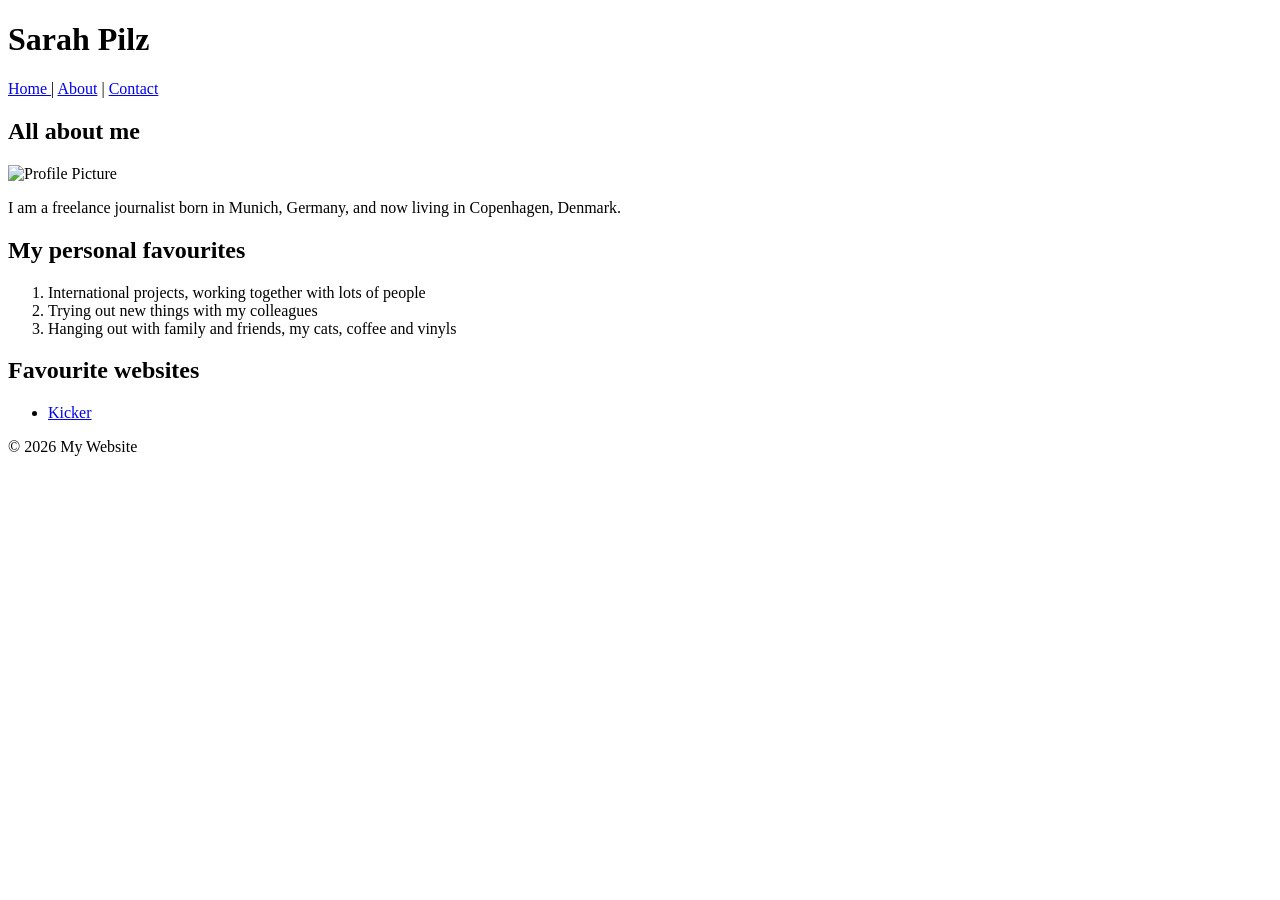
==== about.html @ 35d90cd5 "First files for website creation uploaded." ====
<!DOCTYPE html>
<html>
  <body>
    <header>
      <h1> Sarah Pilz </h1>
      <nav>
        <a href="/"> Home </a> |
        <a href="/about">About</a> |
        <a href="/contact">Contact</a>
      </nav>
    </header>
    
    <main>
    
      <section>
        <h2> All about me </h2>
        <img
          src="/home/sarah/Pictures/profile_pics_2025/Sarah cv -18.jpg"
          alt="Profile Picture"
          width="250"
          height="200"
        />
        <p> I am a freelance journalist born in Munich, Germany, and now living in Copenhagen, Denmark. </p>
      </section>
      
      <section>
      <h2> My personal favourites </h2>
      <ol>
      <li> International projects, working together with lots of people </li>
      <li> Trying out new things with my colleagues </li>
      <li> Hanging out with family and friends, my cats, coffee and vinyls </li>
      </ol>
      </section>
      
      <section>
       <h2> Favourite websites </h2>
       <ul>
       <li> <a href="https://kicker.de">Kicker</a> </li>
       </ul>
      </section>
      
    </main>

    <footer>
      <p>&copy; 2026 My Website</p>
    </footer>
  </body>
</html>
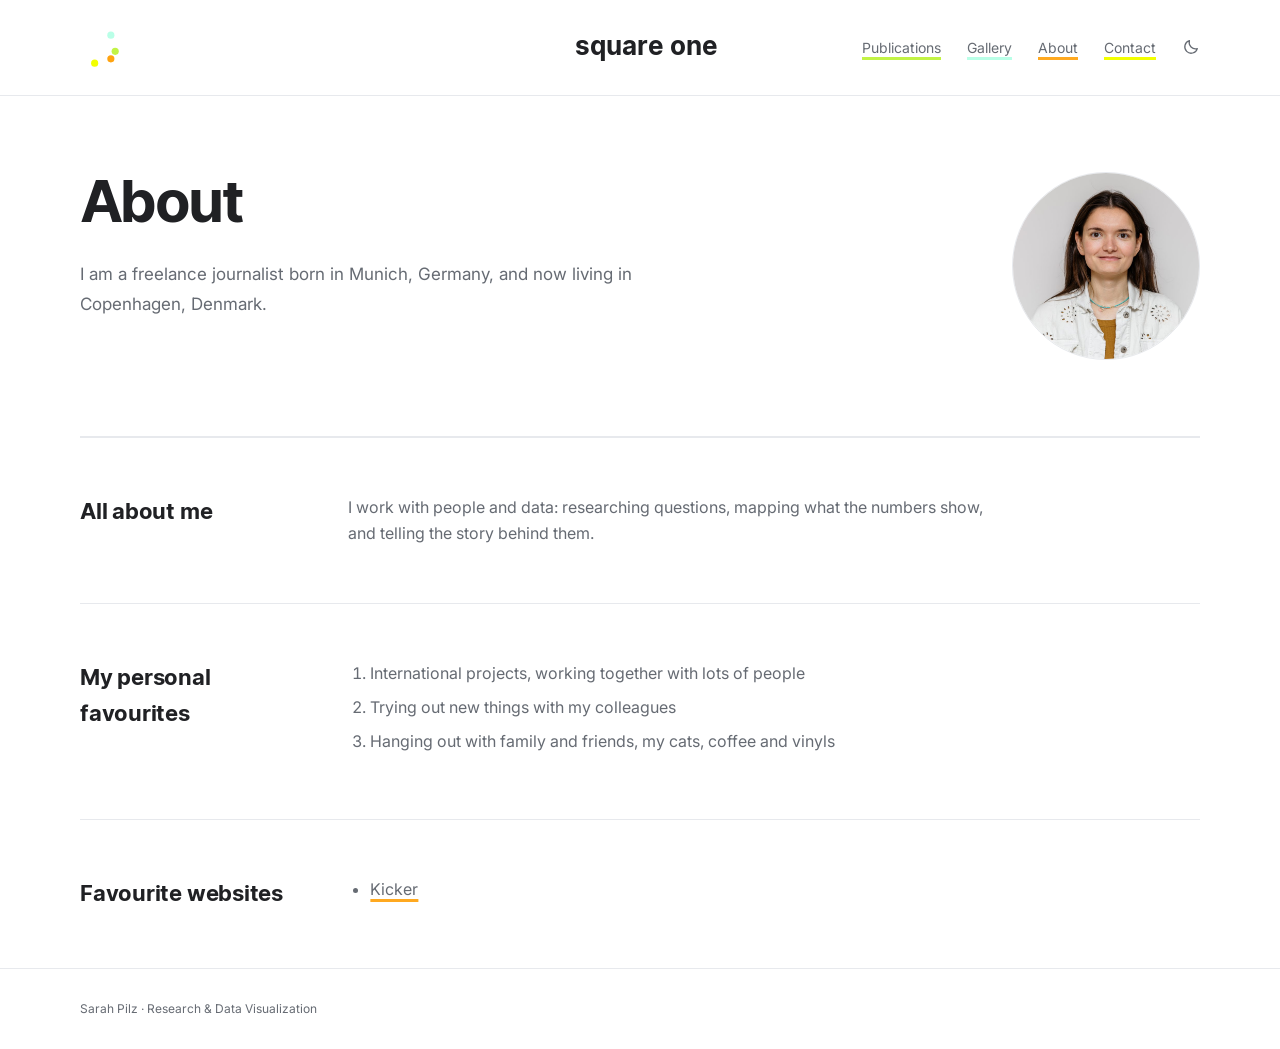
==== commit 7010ff2b: "website updates" ====
--- a/about.html
+++ b/about.html
@@ -1,48 +1,143 @@
 <!DOCTYPE html>
-<html>
-  <body>
-    <header>
-      <h1> Sarah Pilz </h1>
-      <nav>
-        <a href="/"> Home </a> |
-        <a href="/about">About</a> |
-        <a href="/contact">Contact</a>
-      </nav>
-    </header>
-    
-    <main>
-    
-      <section>
-        <h2> All about me </h2>
+<html lang="en">
+<head>
+  <meta charset="UTF-8">
+  <meta name="viewport" content="width=device-width, initial-scale=1.0">
+  <!-- Both palettes live in the stylesheet and theme.js decides which one <html>
+       wears; this tells the browser both are supported. -->
+  <meta name="color-scheme" content="light dark">
+
+  <meta
+    name="description"
+    content="About _square one: environmental research, data analysis, interactive mapping, and visual storytelling."
+  >
+
+  <title>About · _square one</title>
+
+  <link rel="preconnect" href="https://fonts.googleapis.com">
+  <link rel="preconnect" href="https://fonts.gstatic.com" crossorigin>
+  <link
+    href="https://fonts.googleapis.com/css2?family=Konkhmer+Sleokchher&family=Inter:wght@400;500;600&display=swap"
+    rel="stylesheet"
+  >
+
+  <link rel="stylesheet" href="styles.css">
+
+  <!-- Settles the theme before the first paint, so a dark page never flashes
+       white; the header button it drives sits at the end of the nav below. -->
+  <script src="theme.js"></script>
+</head>
+
+<body data-area="about">
+  <a class="skip-link" href="#main-content">
+    Skip to content
+  </a>
+
+  <header class="site-header" id="home">
+    <nav class="navigation container" aria-label="Main navigation">
+      <a class="brand-logo" href="index.html#home" aria-label="_square one — home">
+        <!-- viewBox is cropped around the mark so it fills the header slot. -->
+        <svg id="brand-logo-mark" viewBox="5 5 34 34" aria-hidden="true"></svg>
+      </a>
+
+      <a class="site-title" href="index.html#home">_square one</a>
+
+      <div class="nav-links">
+        <a href="publications.html">Publications</a>
+        <a href="gallery.html">Gallery</a>
+        <a href="about.html">About</a>
+        <a href="contact.html">Contact</a>
+
+        <button
+          class="theme-toggle"
+          type="button"
+          aria-pressed="false"
+          aria-label="Dark theme"
+          hidden
+        >
+          <!-- The sun's ring is a path, so the header mark keeps the page's
+               only circle elements. -->
+          <svg class="theme-toggle-icon theme-toggle-moon" viewBox="0 0 24 24" aria-hidden="true">
+            <path d="M20.4 14.1A8.5 8.5 0 0 1 9.9 3.6 8.5 8.5 0 1 0 20.4 14.1Z" />
+          </svg>
+          <svg class="theme-toggle-icon theme-toggle-sun" viewBox="0 0 24 24" aria-hidden="true">
+            <path d="M12 7.6a4.4 4.4 0 1 0 0 8.8 4.4 4.4 0 0 0 0-8.8Z" />
+            <path d="M12 2.6v2.2M12 19.2v2.2M2.6 12h2.2M19.2 12h2.2M5.4 5.4l1.6 1.6M17 17l1.6 1.6M18.6 5.4 17 7M7 17l-1.6 1.6" />
+          </svg>
+        </button>
+      </div>
+    </nav>
+  </header>
+
+  <main id="main-content" tabindex="-1">
+    <section class="page-intro container page-intro-split">
+      <div>
+        <h1>About</h1>
+        <p>
+          I am a freelance journalist born in Munich, Germany, and now living in
+          Copenhagen, Denmark.
+        </p>
+      </div>
+
+      <!-- The portrait is part of the intro, so its top lines up with the
+           "About" heading instead of starting a block of its own. -->
+      <figure class="portrait">
         <img
-          src="/home/sarah/Pictures/profile_pics_2025/Sarah cv -18.jpg"
-          alt="Profile Picture"
-          width="250"
-          height="200"
-        />
-        <p> I am a freelance journalist born in Munich, Germany, and now living in Copenhagen, Denmark. </p>
-      </section>
-      
-      <section>
-      <h2> My personal favourites </h2>
-      <ol>
-      <li> International projects, working together with lots of people </li>
-      <li> Trying out new things with my colleagues </li>
-      <li> Hanging out with family and friends, my cats, coffee and vinyls </li>
-      </ol>
-      </section>
-      
-      <section>
-       <h2> Favourite websites </h2>
-       <ul>
-       <li> <a href="https://kicker.de">Kicker</a> </li>
-       </ul>
-      </section>
-      
-    </main>
+          src="images/sarah-pilz.jpg"
+          alt="Portrait of Sarah Pilz"
+          width="900"
+          height="720"
+        >
+      </figure>
+    </section>
 
-    <footer>
-      <p>&copy; 2026 My Website</p>
-    </footer>
-  </body>
+    <section class="section container" id="all-about-me">
+      <div class="section-layout">
+        <h2>All about me</h2>
+
+        <div>
+          <p>
+            I work with people and data: researching questions, mapping what
+            the numbers show, and telling the story behind them.
+          </p>
+        </div>
+      </div>
+    </section>
+
+    <section class="section container" id="favourites">
+      <div class="section-layout">
+        <h2>My personal favourites</h2>
+
+        <ol class="favourites">
+          <li>International projects, working together with lots of people</li>
+          <li>Trying out new things with my colleagues</li>
+          <li>Hanging out with family and friends, my cats, coffee and vinyls</li>
+        </ol>
+      </div>
+    </section>
+
+    <section class="section container" id="websites">
+      <div class="section-layout">
+        <h2>Favourite websites</h2>
+
+        <ul class="favourites">
+          <li><a href="https://kicker.de">Kicker</a></li>
+        </ul>
+      </div>
+    </section>
+  </main>
+
+  <footer class="site-footer">
+    <div class="container">
+      <p>Sarah Pilz · Research &amp; Data Visualization</p>
+    </div>
+  </footer>
+
+  <!-- Shared animated header mark: loaded by every page so it cannot drift. -->
+  <script src="logo.js"></script>
+
+  <!-- Shared wordmark intro: the underscore blinks, "square one" is deleted
+       from the left, then the whole title returns. -->
+  <script src="title.js"></script>
+</body>
 </html>
--- a/styles.css
+++ b/styles.css
@@ -0,0 +1,1190 @@
+/* ==========================================================================
+   _square one -- single stylesheet shared by every page
+   --------------------------------------------------------------------------
+   Link it with <link rel="stylesheet" href="styles.css"> in each page's <head>.
+   Everything the pages have in common lives here so the design can only be
+   changed in one place.
+
+   Contents
+     1.  Design tokens (:root, light and dark)
+     2.  Reset and base
+     3.  Area colours and links (every page)
+     4.  Layout primitives
+     5.  Header and navigation
+     6.  Hero (index.html)
+     7.  Hero chart slot (index.html)
+     8.  Page intro (every page except the home page)
+     9.  Content sections (all pages)
+     10. Brush highlights (index.html section headings)
+     11. Portrait and lists (about.html)
+     12. Contact links (contact.html)
+     13. Gallery grid (gallery.html)
+     14. Publications feed (publications.html)
+     15. Piece page (viz-*.html)
+     16. Footer
+     17. Focus styles
+     18. Responsive breakpoints
+     19. Reference: marker highlight (kept, not applied)
+   ========================================================================== */
+
+/* 1. Design tokens --------------------------------------------------------- */
+
+/* Neutral foundation and sparingly used accent colours.
+   IMPORTANT: the four accents are duplicated in two JavaScript files so the
+   D3 beams and the animated mark match the CSS. Keep all three in sync --
+   tools/check_colors.py fails if they drift.
+
+     --yellow  -> hero.js BEAMS[0].color, logo.js COLORS[0]
+     --lime    -> hero.js BEAMS[1].color, logo.js COLORS[1]
+     --orange  -> hero.js BEAMS[2].color, logo.js COLORS[2]
+     --blue    -> hero.js BEAMS[3].color, logo.js COLORS[3]              */
+:root {
+  --background: #ffffff;
+  --text: #202124;
+  --muted: #666b73;
+  --line: #e7e9ed;
+  --yellow: #f2ff00;
+  --lime: #c2f345;
+  --orange: #ffa310ed;
+  --blue: #b9ffe7;
+  --content-width: 1120px;
+
+  /* The pages advertise both schemes (the color-scheme meta in every <head>),
+     and this is where the light one starts. The dark theme below sets the
+     default instead when the visitor has asked for dark. */
+  color-scheme: light;
+
+  /* Theme mechanics: the few values that are not simply a colour, because they
+     have to behave differently on a dark page. The dark theme below swaps them
+     with the four neutrals and never touches the four accents -- a link's
+     colour has to mean the same area in either theme. */
+  --paint-blend: multiply;   /* how the brush highlight meets the page */
+  --paint-strength: 1;       /* how solid the paint is (a wash in the dark) */
+  --sheet-shadow: 0 26px 60px rgba(32, 33, 36, 0.12);
+  --dot-ring: inset 0 0 0 1px rgba(32, 33, 36, 0.18);
+  --hover-fill: #f6f7f8;
+  --chip-ink: var(--text);   /* ink on a contact chip filled with an accent */
+
+  /* Konkhmer Sleokchher for titles and headings, Inter for paragraphs.
+     Both families are loaded from Google Fonts in each page's <head>. */
+  --font-display: "Konkhmer Sleokchher", "Trebuchet MS", "Segoe UI", sans-serif;
+  --font-body: "Inter", "Helvetica Neue", Arial, sans-serif;
+
+  /* One hand-drawn paint-brush stroke, reused by every section heading on
+     index.html. It is applied with mask-image, so only its alpha matters --
+     the colour comes from the heading's own --area-accent. The paint is a
+     solid sweep with bristle streaks knocked out of it (even-odd), so it
+     reads as dragged paint rather than a printed band; a faint second pass
+     under the tail is the brush lifting off. Regenerate it with
+     tools/make_brush.py rather than editing this long value by hand. */
+  --brush-stroke: url("data:image/svg+xml,%3Csvg xmlns='http://www.w3.org/2000/svg' viewBox='0 0 300 72' preserveAspectRatio='none'%3E%3Cg fill='white'%3E%3Cpath fill-opacity='0.34' d='M 150.0 43.0 C 155.9 42.5 173.7 41.2 185.5 40.1 C 197.3 38.9 209.2 37.4 221.0 36.1 C 232.8 34.8 244.7 33.3 256.5 32.2 C 268.3 31.1 286.1 29.9 292.0 29.4 L 292.0 34.9 C 286.1 35.3 268.3 36.4 256.5 37.5 C 244.7 38.6 232.8 40.1 221.0 41.5 C 209.2 42.8 197.3 44.4 185.5 45.5 C 173.7 46.7 155.9 48.1 150.0 48.6 Z'/%3E%3Cpath fill-rule='evenodd' d='M 7.0 31.8 C 14.6 30.7 36.7 26.6 52.3 24.9 C 67.9 23.2 84.6 22.4 100.7 21.6 C 116.8 20.8 132.9 20.0 149.0 19.9 C 165.1 19.9 181.2 20.3 197.3 21.1 C 213.4 22.0 229.1 23.9 245.7 25.0 C 262.3 26.2 288.4 27.6 297.0 28.1 L 286.0 36.4 C 279.3 37.1 260.4 38.6 245.7 40.4 C 230.9 42.3 213.4 45.5 197.3 47.5 C 181.2 49.6 165.1 51.3 149.0 52.6 C 132.9 53.8 116.8 54.6 100.7 54.8 C 84.6 55.0 68.9 54.9 52.3 53.7 C 35.8 52.5 10.0 48.8 1.5 47.8 Z M 46.0 31.4 C 54.6 31.1 80.3 30.2 97.5 29.9 C 114.7 29.6 131.8 29.4 149.0 29.4 C 166.2 29.3 183.3 29.3 200.5 29.3 C 217.7 29.4 243.4 29.4 252.0 29.4 L 252.0 31.5 C 243.4 31.4 217.7 30.8 200.5 30.7 C 183.3 30.5 166.2 30.4 149.0 30.7 C 131.8 30.9 114.7 31.5 97.5 32.1 C 80.3 32.6 54.6 33.7 46.0 34.0 Z M 58.0 40.3 C 65.5 40.3 88.0 40.3 103.0 40.0 C 118.0 39.6 133.0 39.0 148.0 38.3 C 163.0 37.6 178.0 36.7 193.0 35.9 C 208.0 35.1 230.5 33.9 238.0 33.4 L 238.0 35.4 C 230.5 35.8 208.0 37.4 193.0 38.2 C 178.0 39.0 163.0 39.8 148.0 40.3 C 133.0 40.8 118.0 41.2 103.0 41.4 C 88.0 41.6 65.5 41.6 58.0 41.6 Z M 126.0 46.1 C 129.8 45.9 141.0 45.5 148.5 45.1 C 156.0 44.6 163.5 44.0 171.0 43.4 C 178.5 42.7 186.0 42.0 193.5 41.2 C 201.0 40.4 212.2 39.1 216.0 38.7 L 216.0 40.1 C 212.2 40.6 201.0 41.9 193.5 42.7 C 186.0 43.5 178.5 44.3 171.0 45.0 C 163.5 45.7 156.0 46.3 148.5 46.7 C 141.0 47.2 129.8 47.6 126.0 47.7 Z'/%3E%3C/g%3E%3C/svg%3E");
+}
+
+/* The dark theme. Two routes reach the same palette, so both carry the same
+   values -- tools/check_css.py compares them and fails if they drift:
+
+     * [data-theme="dark"] on <html>, written by theme.js from the visitor's
+       stored choice, which is the only route allowed to override the system;
+     * the media query below, for a visitor who has never chosen. It steps
+       aside as soon as a choice is stored: :not([data-theme="light"]) is the
+       part that keeps a dark system and a chosen light theme light.
+
+   Only the neutral core and the theme mechanics change. The four accents do
+   not, because they are the site's map of itself and they all read on the dark
+   page as they are. The paint behind the section headings is the one thing a
+   swap cannot carry: on white it counts by multiply, but a full-strength
+   accent band on the dark page would swallow the heading on top of it, so the
+   paint is screened in as a wash (--paint-strength), in the area's colour. */
+[data-theme="dark"] {
+  --background: #0f1113;
+  --text: #f2f3f5;
+  --muted: #9ba1a9;
+  --line: #2b2f35;
+  --paint-blend: screen;
+  --paint-strength: 0.34;
+  --sheet-shadow: 0 26px 60px rgba(0, 0, 0, 0.55);
+  --dot-ring: inset 0 0 0 1px rgba(255, 255, 255, 0.3);
+  --hover-fill: rgba(255, 255, 255, 0.07);
+  --chip-ink: #101214;
+  color-scheme: dark;
+}
+
+@media (prefers-color-scheme: dark) {
+  :root:not([data-theme="light"]) {
+    --background: #0f1113;
+    --text: #f2f3f5;
+    --muted: #9ba1a9;
+    --line: #2b2f35;
+    --paint-blend: screen;
+    --paint-strength: 0.34;
+    --sheet-shadow: 0 26px 60px rgba(0, 0, 0, 0.55);
+    --dot-ring: inset 0 0 0 1px rgba(255, 255, 255, 0.3);
+    --hover-fill: rgba(255, 255, 255, 0.07);
+    --chip-ink: #101214;
+    color-scheme: dark;
+  }
+}
+
+/* 2. Reset and base ------------------------------------------------------- */
+
+/* Include padding and borders in element dimensions. */
+* {
+  box-sizing: border-box;
+}
+
+body {
+  margin: 0;
+  background: var(--background);
+  color: var(--text);
+  font-family: var(--font-body);
+  line-height: 1.65;
+  -webkit-font-smoothing: antialiased;
+}
+
+/* Colour is inherited from the element the link sits in, and the underline
+   style for every link lives in section 3. */
+a {
+  color: inherit;
+}
+
+button {
+  font: inherit;
+}
+
+/* 3. Area colours and links ----------------------------------------------- */
+
+/* Every area of the site owns one of the four logo accents, so the colour of a
+   link tells you which part of the site you are in:
+
+     research / publications  -> green  (--lime)
+     data / gallery           -> blue   (--blue)
+     coordination / about     -> orange (--orange)
+     visualization / contact  -> yellow (--yellow)
+
+   The mapping lives here and nowhere else: pages and sections carry
+   data-area="...", and everything inside them -- link lines, the brush
+   highlights on the home page, the gallery's own label -- reads
+   --area-accent from that. */
+[data-area="research"],
+[data-area="publications"] {
+  --area-accent: var(--lime);
+}
+
+[data-area="data"],
+[data-area="gallery"] {
+  --area-accent: var(--blue);
+}
+
+[data-area="coordination"],
+[data-area="about"] {
+  --area-accent: var(--orange);
+}
+
+[data-area="visualization"],
+[data-area="contact"] {
+  --area-accent: var(--yellow);
+}
+
+/* Every clickable link is drawn with a thick solid line in the colour of its
+   area -- the treatment the Kicker link has always had on about.html, now the
+   rule for the whole site. The line is visible at rest, so the four colours
+   read as a map of the site; hovering or focusing only darkens it. */
+a {
+  text-decoration: underline;
+  text-decoration-color: var(--area-accent, var(--muted));
+  text-decoration-thickness: 3px;
+  text-underline-offset: 4px;
+  text-decoration-skip-ink: none; /* a drawn line, not one broken at descenders */
+}
+
+a:hover,
+a:focus-visible {
+  text-decoration-color: var(--text);
+}
+
+/* Things that already carry their own shape opt out of the line: the skip
+   link, the header mark and wordmark, the round contact chips and the
+   bordered hero button. Gallery tiles need no opt-out: only their title is a
+   link, so only the title draws a line. */
+.skip-link,
+.brand-logo,
+.site-title,
+.contact-link,
+.primary-link,
+.secondary-link {
+  text-decoration: none;
+}
+
+/* 4. Layout primitives ---------------------------------------------------- */
+
+.container {
+  width: min(var(--content-width), calc(100% - 48px));
+  margin-inline: auto;
+}
+
+/* Hidden until focused: lets keyboard users skip navigation. */
+.skip-link {
+  position: absolute;
+  top: 12px;
+  left: 12px;
+  z-index: 10;
+  padding: 10px 16px;
+  background: var(--text);
+  color: var(--background);
+  transform: translateY(-200%);
+}
+
+.skip-link:focus {
+  transform: translateY(0);
+}
+
+/* Screen-reader-only text, used for the full hero line while it types. */
+.visually-hidden {
+  position: absolute;
+  width: 1px;
+  height: 1px;
+  padding: 0;
+  margin: -1px;
+  overflow: hidden;
+  clip: rect(0 0 0 0);
+  clip-path: inset(50%);
+  white-space: nowrap;
+  border: 0;
+}
+
+/* 5. Header and navigation ----------------------------------------------- */
+
+/* Header: animated mark left, centred site title, menu right. */
+.site-header {
+  padding-block: 26px;
+  border-bottom: 1px solid var(--line);
+  background: var(--background);
+}
+
+.navigation {
+  display: grid;
+  grid-template-columns: 1fr auto 1fr;
+  align-items: center;
+  gap: 24px;
+}
+
+.brand-logo {
+  grid-column: 1;
+  justify-self: start;
+  display: inline-flex;
+  align-items: center;
+}
+
+/* The mark is an inline <svg> that logo.js fills with lines and circles. */
+.brand-logo svg {
+  display: block;
+  width: 38px;
+  height: 38px;
+  overflow: visible;
+}
+
+.site-title {
+  grid-column: 2;
+  justify-self: center;
+  position: relative; /* containing block for .site-title-live */
+  font-family: var(--font-display);
+  font-size: clamp(20px, 2.4vw, 26px);
+  color: var(--text);
+  white-space: nowrap;
+}
+
+/* The site title is played once per page load by title.js: the underscore
+   blinks, "square one" is deleted from the left, then everything returns and
+   the header stays static. An invisible copy of the finished title holds the
+   wordmark's width, so the live copy laid over it can shorten without the
+   centred title -- or the caret -- moving. */
+.site-title-fitter {
+  visibility: hidden;
+  user-select: none; /* never copied: it only mirrors the width below */
+}
+
+.site-title-live {
+  position: absolute;
+  top: 0;
+  left: 0;
+  white-space: pre; /* keep the space that Delete has not eaten yet */
+}
+
+/* A hidden caret still holds its width, so the wordmark cannot jitter. */
+.site-title-caret.is-off {
+  visibility: hidden;
+}
+
+.nav-links {
+  grid-column: 3;
+  justify-self: end;
+  display: flex;
+  flex-wrap: wrap;
+  justify-content: flex-end;
+  gap: 26px;
+}
+
+.nav-links a {
+  color: var(--muted);
+  font-size: 14px;
+}
+
+/* The menu is colour-coded like the areas it leads to: green for publications,
+   blue for the gallery, orange for about, yellow for contact. Keyed on the
+   href, so a link cannot drift away from its colour. */
+.nav-links a[href="publications.html"] {
+  --area-accent: var(--lime);
+}
+
+.nav-links a[href="gallery.html"] {
+  --area-accent: var(--blue);
+}
+
+.nav-links a[href="about.html"] {
+  --area-accent: var(--orange);
+}
+
+.nav-links a[href="contact.html"] {
+  --area-accent: var(--yellow);
+}
+
+.nav-links a:hover {
+  color: var(--text);
+}
+
+/* The light/dark toggle, the last item in the menu. It reads as one more nav
+   link -- the same grey, the same --text on hover or keyboard focus -- and
+   carries both icons at all times so its width never changes; theme.js decides
+   which one is shown through <html data-theme> and keeps aria-pressed in step
+   with it. Without JavaScript there would be nothing to toggle, so the markup
+   ships the button hidden and the script reveals it. */
+.theme-toggle {
+  display: inline-flex;
+  align-items: center;
+  justify-content: center;
+  padding: 0;
+  margin: 0;
+  border: 0;
+  background: none;
+  color: var(--muted);
+  cursor: pointer;
+}
+
+.theme-toggle:hover,
+.theme-toggle:focus-visible {
+  color: var(--text);
+}
+
+.theme-toggle[hidden] {
+  display: none;
+}
+
+.theme-toggle-icon {
+  display: block;
+  width: 18px;
+  height: 18px;
+  fill: none;
+  stroke: currentColor;
+  stroke-width: 1.7;
+  stroke-linecap: round;
+  stroke-linejoin: round;
+}
+
+/* One icon at a time: the moon offers the dark theme, the sun takes it away. */
+[data-theme="dark"] .theme-toggle-moon {
+  display: none;
+}
+
+.theme-toggle-sun {
+  display: none;
+}
+
+[data-theme="dark"] .theme-toggle-sun {
+  display: block;
+}
+
+/* 6. Hero (index.html) --------------------------------------------------- */
+
+/* Slow colour beams behind a sheet-like page that types a line. */
+.hero {
+  position: relative;
+  overflow: hidden;
+  padding-block: 0;
+  border-bottom: 1px solid var(--line);
+}
+
+/* Filled by hero.js: an <svg> carrying the blurred D3 beams. */
+.hero-beams {
+  position: absolute;
+  inset: 0;
+  width: 100%;
+  height: 100%;
+  z-index: 0;
+  pointer-events: none;
+}
+
+.hero-content {
+  position: relative;
+  z-index: 1;
+  padding-block: clamp(64px, 10vw, 128px);
+}
+
+/* A plain white sheet, like an empty document in an editor. */
+.hero-doc {
+  width: min(820px, 100%);
+  min-height: clamp(240px, 34vw, 340px);
+  margin-inline: auto;
+  display: flex;
+  align-items: center;
+  padding: clamp(32px, 6vw, 72px) clamp(24px, 6vw, 84px);
+  background: var(--background);
+  border: 1px solid var(--line);
+  border-radius: 6px;
+  box-shadow: var(--sheet-shadow);
+}
+
+.hero-title {
+  max-width: none;
+  margin: 0;
+  font-size: clamp(26px, 4.2vw, 46px);
+  line-height: 1.3;
+  letter-spacing: 0;
+}
+
+/* Blinking stripe cursor for the typing line. */
+.hero-caret {
+  display: inline-block;
+  width: 3px;
+  height: 1em;
+  margin-left: 0.08em;
+  background: var(--text);
+  vertical-align: -0.12em;
+  animation: caret-blink 1.05s steps(1, end) infinite;
+}
+
+@keyframes caret-blink {
+  0%,
+  50% {
+    opacity: 1;
+  }
+
+  50.01%,
+  100% {
+    opacity: 0;
+  }
+}
+
+.eyebrow {
+  margin: 0 0 22px;
+  color: var(--muted);
+  font-size: 12px;
+  letter-spacing: 0.12em;
+  text-transform: uppercase;
+}
+
+h1 {
+  max-width: 12ch;
+  margin: 0;
+  font-family: var(--font-display);
+  font-size: clamp(42px, 5.2vw, 66px);
+  font-weight: 400;
+  line-height: 1.12;
+  letter-spacing: -0.045em;
+}
+
+/* Yellow appears only as a short underline. */
+.headline-accent {
+  position: relative;
+  display: inline-block;
+}
+
+.headline-accent::after {
+  content: "";
+  position: absolute;
+  left: 0;
+  bottom: -0.09em;
+  width: 100%;
+  height: 4px;
+  background: var(--yellow);
+}
+
+.hero-description {
+  max-width: 46ch;
+  margin: 28px 0 0;
+  color: var(--muted);
+  font-size: 17px;
+  line-height: 1.8;
+}
+
+.hero-description span {
+  color: var(--text);
+}
+
+.hero-actions {
+  display: flex;
+  flex-wrap: wrap;
+  align-items: center;
+  gap: 26px;
+  margin-top: 34px;
+}
+
+/* Neutral button with a small orange arrow. */
+.primary-link {
+  display: inline-flex;
+  align-items: center;
+  justify-content: center;
+  gap: 12px;
+  min-height: 44px;
+  padding: 11px 18px;
+  border: 1px solid var(--line);
+  background: transparent;
+  color: var(--text);
+  font-size: 14px;
+  font-weight: 600;
+}
+
+.action-arrow {
+  color: var(--orange);
+}
+
+.primary-link:hover {
+  background: var(--hover-fill);
+  border-color: var(--text);
+}
+
+.secondary-link {
+  display: inline-flex;
+  align-items: center;
+  min-height: 44px;
+  color: var(--muted);
+  font-size: 14px;
+}
+
+.secondary-link:hover {
+  color: var(--text);
+  text-decoration: underline;
+  text-underline-offset: 5px;
+}
+
+/* 7. Hero chart slot (index.html) ---------------------------------------- */
+
+/* No card background, shadow, or coloured border around the chart. */
+.hero-visual {
+  min-width: 0;
+  margin: 0;
+}
+
+.chart-header {
+  display: flex;
+  align-items: baseline;
+  justify-content: space-between;
+  flex-wrap: wrap;
+  gap: 12px;
+  margin-bottom: 16px;
+}
+
+.chart-header h2 {
+  margin: 0;
+  font-size: 14px;
+  font-weight: 500;
+}
+
+.sort-button {
+  min-height: 44px;
+  padding: 6px 0;
+  border: 0;
+  border-bottom: 1px solid var(--line);
+  background: transparent;
+  color: var(--muted);
+  font-size: 12px;
+  cursor: pointer;
+}
+
+.sort-button:hover {
+  color: var(--text);
+  border-bottom-color: var(--text);
+}
+
+.sort-button:disabled {
+  opacity: 0.6;
+  cursor: not-allowed;
+}
+
+#chart svg {
+  display: block;
+  width: 100%;
+  height: auto;
+  font-family: inherit;
+}
+
+.chart-caption {
+  margin-top: 12px;
+  color: var(--muted);
+  font-size: 12px;
+  line-height: 1.7;
+}
+
+.chart-fallback {
+  padding-block: 30px;
+  color: var(--muted);
+  font-size: 14px;
+}
+
+/* 8. Page intro (every page except the home page) ------------------------- */
+
+/* Page heading: mirrors the hero type scale on index.html. */
+.page-intro {
+  padding-block: clamp(44px, 7vw, 76px);
+  border-bottom: 1px solid var(--line);
+}
+
+.page-intro h1 {
+  margin: 0;
+  font-family: var(--font-display);
+  font-size: clamp(36px, 4.6vw, 58px);
+  font-weight: 400;
+  line-height: 1.12;
+  letter-spacing: -0.045em;
+}
+
+.page-intro p {
+  max-width: 60ch;
+  margin: 22px 0 0;
+  color: var(--muted);
+  font-size: 17px;
+  line-height: 1.8;
+}
+
+/* An intro with a picture beside the heading (about.html): the text column
+   keeps its own width and the round portrait sits at the top right, on the
+   heading's line rather than floated somewhere below it. */
+.page-intro-split {
+  display: grid;
+  grid-template-columns: minmax(0, 1fr) auto;
+  gap: 40px;
+  align-items: start;
+}
+
+/* 9. Content sections (all pages) ---------------------------------------- */
+
+/* Quiet dividers and consistent alignment below the hero. */
+.section {
+  padding-block: 56px;
+  border-top: 1px solid var(--line);
+}
+
+/* Label column plus content column; stacks below 850px (see section 17). */
+.section-layout {
+  display: grid;
+  grid-template-columns: 220px 1fr;
+  gap: 48px;
+}
+
+.section h2 {
+  margin: 0;
+  font-family: var(--font-display);
+  font-size: 22px;
+  font-weight: 400;
+  letter-spacing: -0.01em;
+}
+
+.section p {
+  max-width: 65ch;
+  margin: 0;
+  color: var(--muted);
+}
+
+.topics {
+  display: flex;
+  flex-wrap: wrap;
+  gap: 12px 28px;
+  padding: 0;
+  margin: 22px 0 0;
+  list-style: none;
+  font-size: 14px;
+}
+
+/* Every option that leads somewhere wears one of the logo's dots in front of
+   it, in the colour of the section it sits in -- research green, data blue,
+   coordination orange, visualization yellow. The dot lives inside the link, so
+   it is part of the click target and part of the focus ring, and hovering it
+   pushes the dot out a little. An option that is not clickable simply has no
+   dot, which is what tells the two apart at a glance. The inner ring is there
+   because the pale --yellow and --blue would otherwise fade into the page. */
+.topics a::before {
+  content: "";
+  display: inline-block;
+  width: 9px;
+  height: 9px;
+  margin-right: 9px;
+  border-radius: 50%;
+  background: var(--area-accent, var(--muted));
+  box-shadow: var(--dot-ring);
+  vertical-align: middle;
+  transition: transform 140ms ease;
+}
+
+.topics a:hover::before,
+.topics a:focus-visible::before {
+  transform: scale(1.3);
+}
+
+/* 10. Brush highlights (index.html section headings) --------------------- */
+
+/* The four section headings on the home page wear the logo accent of their own
+   section, laid on like paint from a brush: a tapered sweep with bristle
+   streaks and a ragged lift-off, never a filled rectangle. The colour arrives
+   through --area-accent from the section's data-area, and the shape is the
+   shared --brush-stroke token.
+
+   .brush is only as wide as its heading, so the stroke sits on the word and not
+   on the empty column beside it. The stroke is painted behind the text by
+   z-index: -1 (the heading has no background of its own, so nothing hides it)
+   and multiplied into the page like wet paint. The box is offset up and out so
+   the paint covers the word and overruns it a little on both sides. */
+.brush {
+  position: relative;
+  width: fit-content;
+  max-width: 100%;
+}
+
+.brush::before {
+  content: "";
+  position: absolute;
+  z-index: -1;
+  inset: -0.18em -0.5em 0.09em -0.34em;
+  background: var(--area-accent, var(--yellow));
+  -webkit-mask-image: var(--brush-stroke);
+  mask-image: var(--brush-stroke);
+  -webkit-mask-size: 100% 100%;
+  mask-size: 100% 100%;
+  -webkit-mask-repeat: no-repeat;
+  mask-repeat: no-repeat;
+  transform: rotate(-0.9deg);
+  opacity: var(--paint-strength);
+  mix-blend-mode: var(--paint-blend);
+}
+
+/* 11. Portrait and lists (about.html) ------------------------------------ */
+
+/* The portrait sits beside the "About" heading, top-aligned with it (see
+   .page-intro-split in section 8), and is cut to a circle: a square crop of
+   the photo, so the framing can never letterbox the face, with the page's
+   hairline following the circle. */
+.portrait {
+  margin: 0;
+}
+
+.portrait img {
+  display: block;
+  width: clamp(132px, 15vw, 188px);
+  height: auto;
+  aspect-ratio: 1 / 1;
+  object-fit: cover;
+  border: 1px solid var(--line);
+  border-radius: 50%;
+}
+
+.favourites {
+  max-width: 65ch;
+  margin: 0;
+  padding-left: 1.4em;
+  color: var(--muted);
+}
+
+.favourites li {
+  margin-bottom: 8px;
+}
+
+/* 12. Contact links (contact.html) ---------------------------------------- */
+
+/* One round chip per way to get in touch. The four logo accents are cycled
+   along the row, and hovering or tabbing to a chip fills both its outline and
+   its body with that accent: a hairline alone would be almost invisible in the
+   pale --yellow and --blue against the white page. */
+.contact-links {
+  display: flex;
+  flex-wrap: wrap;
+  gap: 14px;
+  padding: 0;
+  margin: 26px 0 0;
+  list-style: none;
+}
+
+.contact-links li:nth-child(4n + 1) {
+  --accent: var(--yellow);
+}
+
+.contact-links li:nth-child(4n + 2) {
+  --accent: var(--lime);
+}
+
+.contact-links li:nth-child(4n + 3) {
+  --accent: var(--orange);
+}
+
+.contact-links li:nth-child(4n + 4) {
+  --accent: var(--blue);
+}
+
+.contact-link {
+  display: inline-flex;
+  align-items: center;
+  justify-content: center;
+  width: 46px;
+  height: 46px;
+  border: 1px solid var(--line);
+  border-radius: 50%;
+  color: var(--muted);
+  transition: color 150ms ease, background-color 150ms ease, border-color 150ms ease;
+}
+
+/* The icons are inline SVGs painted with currentColor, so colour is the only
+   change needed to restyle one. */
+.contact-link svg {
+  display: block;
+  width: 21px;
+  height: 21px;
+}
+
+.contact-link:hover,
+.contact-link:focus-visible {
+  border-color: var(--accent);
+  background: var(--accent);
+  color: var(--chip-ink);
+}
+
+/* 13. Gallery grid (gallery.html) ---------------------------------------- */
+
+/* A feed of square tiles, newest first. Every tile is a visualisation, so none
+   of them carries a colour of its own: the one link line an area gets from
+   section 3 is the gallery's own accent, and the artwork stays neutral. Each
+   tile is a picture, the year it belongs to, and its title -- and the title is
+   the only link, stretched over the whole tile by the ::after overlay, so the
+   picture, the label and the title are one click target and one tab stop. */
+.gallery-grid {
+  display: grid;
+  grid-template-columns: repeat(3, 1fr);
+  gap: 30px 20px;
+}
+
+.tile {
+  position: relative; /* containing block for the stretched title link */
+}
+
+.tile-figure {
+  margin: 0;
+  border: 1px solid var(--line);
+  background: var(--background);
+  overflow: hidden;
+}
+
+/* Square tiles whatever shape the screenshot is, so the grid stays a grid. */
+.tile-figure img {
+  display: block;
+  width: 100%;
+  height: auto;
+  aspect-ratio: 1 / 1;
+  object-fit: cover;
+  transition: transform 220ms ease;
+}
+
+.tile-kicker {
+  margin: 14px 0 6px;
+  color: var(--muted);
+  font-size: 11px;
+  letter-spacing: 0.14em;
+  text-transform: uppercase;
+}
+
+.tile-title {
+  margin: 0;
+  font-family: var(--font-display);
+  font-size: 17px;
+  font-weight: 400;
+  line-height: 1.35;
+}
+
+.tile-title a {
+  color: var(--text);
+}
+
+.tile-title a::after {
+  content: "";
+  position: absolute;
+  inset: 0;
+}
+
+.tile:hover .tile-figure {
+  border-color: var(--text);
+}
+
+.tile:hover .tile-figure img {
+  transform: scale(1.02);
+}
+
+/* 14. Publications feed (publications.html) ------------------------------ */
+
+/* One card per article: preview picture on top, then the date and outlet, the
+   headline and the first lines of the piece. The whole card is the click
+   target: the headline is the only link and its ::after overlay is stretched
+   over everything, so picture, kicker and teaser are one tab stop and one
+   click -- the same trick the gallery tiles use. The cards are written by
+   tools/make_publications.py from tools/publications.json. */
+.publication-grid {
+  display: grid;
+  grid-template-columns: repeat(2, minmax(0, 1fr));
+  gap: 34px 24px;
+  margin-top: 26px;
+}
+
+.publication {
+  position: relative; /* containing block for the stretched headline link */
+}
+
+.publication-figure {
+  margin: 0 0 16px;
+  border: 1px solid var(--line);
+  background: var(--background);
+  overflow: hidden;
+}
+
+/* One crop for every card, whatever shape the article's picture is, so the
+   feed stays a grid. */
+.publication-figure img {
+  display: block;
+  width: 100%;
+  height: auto;
+  aspect-ratio: 16 / 10;
+  object-fit: cover;
+  transition: transform 220ms ease;
+}
+
+.publication-kicker {
+  margin: 0 0 6px;
+  color: var(--muted);
+  font-size: 11px;
+  letter-spacing: 0.14em;
+  text-transform: uppercase;
+}
+
+.publication-title {
+  margin: 0;
+  font-family: var(--font-display);
+  font-size: 18px;
+  font-weight: 400;
+  line-height: 1.35;
+}
+
+.publication-title a {
+  color: var(--text);
+}
+
+.publication-title a::after {
+  content: "";
+  position: absolute;
+  inset: 0;
+}
+
+.publication-teaser {
+  margin: 8px 0 0;
+  color: var(--muted);
+  font-size: 14px;
+  line-height: 1.7;
+}
+
+.publication:hover .publication-figure {
+  border-color: var(--text);
+}
+
+.publication:hover .publication-figure img {
+  transform: scale(1.02);
+}
+
+/* Shown only while tools/publications.json is empty. */
+.publication-empty {
+  margin: 26px 0 0;
+  color: var(--muted);
+  font-size: 14px;
+}
+
+/* 15. Piece page (viz-*.html) -------------------------------------------- */
+
+/* The area label above the title, underlined like a key on a printed map. */
+.page-kicker {
+  display: inline-block;
+  margin: 0 0 16px;
+  padding-bottom: 3px;
+  border-bottom: 3px solid var(--area-accent, var(--muted));
+  color: var(--muted);
+  font-size: 11px;
+  letter-spacing: 0.14em;
+  text-transform: uppercase;
+}
+
+/* The full visualisation sits in the content column, framed like the hero. */
+.piece-figure {
+  margin: 0 0 26px;
+}
+
+.piece-figure img {
+  display: block;
+  width: 100%;
+  height: auto;
+  border: 1px solid var(--line);
+  border-radius: 6px;
+}
+
+.piece-figure figcaption {
+  margin-top: 12px;
+  color: var(--muted);
+  font-size: 12px;
+  line-height: 1.7;
+}
+
+/* Where the piece was published, and the way back to the feed. */
+.piece-note {
+  margin: 22px 0 0;
+  color: var(--muted);
+  font-size: 14px;
+}
+
+.piece-back {
+  margin: 28px 0 0;
+}
+
+/* 16. Footer ------------------------------------------------------------- */
+
+.site-footer {
+  padding-block: 30px;
+  border-top: 1px solid var(--line);
+  background: var(--background);
+  color: var(--muted);
+  font-size: 12px;
+}
+
+.site-footer p {
+  margin: 0;
+}
+
+/* 17. Focus styles ------------------------------------------------------- */
+
+/* The ring is --text, so it flips with the theme and stays clear of the four
+   decorative accents on either page. */
+a:focus-visible,
+button:focus-visible {
+  outline: 2px solid var(--text);
+  outline-offset: 5px;
+}
+
+/* 18. Responsive breakpoints --------------------------------------------- */
+
+/* Stack the two-column sections on tablets and smaller screens. */
+@media (max-width: 850px) {
+  .section-layout {
+    grid-template-columns: 1fr;
+    gap: 20px;
+  }
+
+  .gallery-grid {
+    grid-template-columns: repeat(2, 1fr);
+  }
+}
+
+/* Small screens: centred title on top, logo and menu underneath. */
+@media (max-width: 700px) {
+  .navigation {
+    grid-template-columns: 1fr auto;
+    row-gap: 14px;
+  }
+
+  .site-title {
+    grid-column: 1 / -1;
+    grid-row: 1;
+    justify-self: center;
+  }
+
+  .brand-logo {
+    grid-column: 1;
+    grid-row: 2;
+    justify-self: start;
+  }
+
+  .nav-links {
+    grid-column: 2;
+    grid-row: 2;
+    justify-self: end;
+  }
+
+  /* The About intro stacks: heading and text first, portrait underneath. */
+  .page-intro-split {
+    grid-template-columns: 1fr;
+    gap: 24px;
+  }
+
+  /* One publication per row: two cards side by side would leave no room for
+     the headline or the teaser. */
+  .publication-grid {
+    grid-template-columns: 1fr;
+  }
+}
+
+/* Give mobile navigation and hero room to breathe. */
+@media (max-width: 480px) {
+  .container {
+    width: calc(100% - 32px);
+  }
+
+  /* The theme toggle is one more item in the menu, so the gaps tighten a little
+     to keep all five on one line -- and the toggle out of a row of its own -- at
+     a 390 px window. */
+  .nav-links {
+    gap: 14px;
+  }
+
+  .section {
+    padding-block: 40px;
+  }
+
+  /* Two tiles still fit side by side; the gap just tightens. */
+  .gallery-grid {
+    gap: 24px 14px;
+  }
+}
+
+/* 19. Reference: marker highlight (kept, not applied) --------------------- */
+
+/* The highlight the section headings wore before the paint brush: a flat
+   marker tint straight across the word -- one solid band of the section's
+   accent, squared off like a chisel tip, tipped a hair so it reads as drawn by
+   hand. It is a real alternative to the brush, not a leftover, so it is kept
+   here in full.
+
+   It is deliberately unused: index.html paints the brush from section 10, and
+   no page carries class="highlight". tools/check_css.py fails if this block
+   disappears, and also if a page starts using the class, so the two highlights
+   can never end up on the same heading by accident. To go back to the marker,
+   change one class in index.html:
+
+     <h2 class="brush">Research</h2>   ->   <h2 class="highlight">Research</h2>
+
+   Like the brush, only the shape lives here: the colour still comes from
+   --area-accent, so a heading keeps the colour of its own area whichever of
+   the two it wears. */
+.highlight {
+  position: relative;
+  width: fit-content;
+  max-width: 100%;
+}
+
+.highlight::before {
+  content: "";
+  position: absolute;
+  z-index: -1;
+  inset: 0.06em -0.42em 0.02em -0.42em;
+  background: var(--area-accent, var(--yellow));
+  -webkit-mask-image: linear-gradient(94deg, transparent 0 3%, #000 12% 88%, transparent 97% 100%);
+  mask-image: linear-gradient(94deg, transparent 0 3%, #000 12% 88%, transparent 97% 100%);
+  transform: rotate(-0.5deg);
+  mix-blend-mode: multiply;
+}
